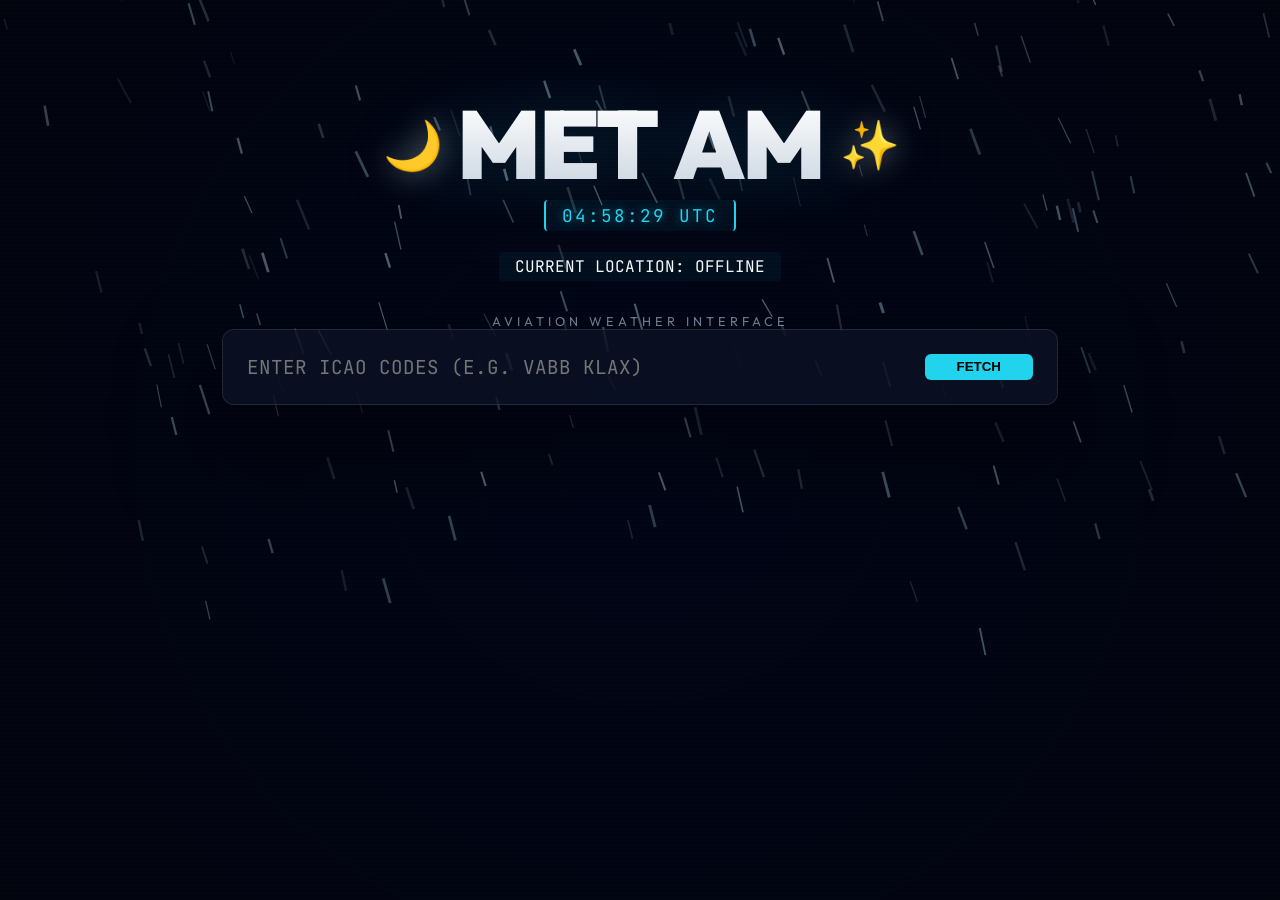
==== templates/index.html @ 6130aeca "Fix cache miss handling for un-synced airports and duplicate ICAO DOM mapping" ====
<!DOCTYPE html>
<html lang="en">
<head>
    <meta charset="UTF-8">
    <meta name="viewport" content="width=device-width, initial-scale=1.0">
    <title>METAM Terminal</title>
    <link href="https://fonts.googleapis.com/css2?family=Inter:wght@300;400;600;800&family=JetBrains+Mono:wght@400;700&display=swap" rel="stylesheet">
    <link rel="stylesheet" href="/static/style.css">
    <link rel="stylesheet" href="https://cdnjs.cloudflare.com/ajax/libs/font-awesome/6.4.0/css/all.min.css">
    <script src="/static/animated-icons.js"></script>
</head>
<body>
    <canvas id="weatherCanvas" class="weather-canvas"></canvas>
    <main class="container">
        <header>
            <div class="header-main-brand" id="brand-container">
                <h1 id="main-title">
                    <span id="title-icon-left" class="brand-icon"></span>
                    <span class="highlight">MET</span>AM
                    <span id="title-icon-right" class="brand-icon"></span>
                </h1>
                <div id="utc-clock" class="utc-clock">--:--:-- UTC</div>
                <div id="location-tag" class="location-tag">Detecting Local Uplink...</div>
            </div>
            <p class="tagline">Aviation Weather Interface</p>
        </header>

        <section class="search-section">
            <div class="search-box">
                <input type="text" id="icao-input" placeholder="Enter ICAO codes (e.g. VABB KLAX)" autocomplete="off">
                <button id="search-btn">FETCH</button>
            </div>
            <div class="progress-container" id="progress-container">
                <div class="progress-bar" id="progress-bar"></div>
            </div>
        </section>

        <section id="results" class="results-container">
            <div class="loader" id="loader"></div>
            <div id="weather-cards" class="cards-grid"></div>
        </section>
    </main>

    <!-- Modal -->
    <div id="stationModal" class="modal-overlay" onclick="if(event.target===this)closeStationModal()">
        <div class="modal-content">
            <span class="close-modal" onclick="closeStationModal()">&times;</span>
            <div id="modal-loading" class="loader" style="margin: 3rem auto;"></div>
            <div id="modal-body" style="display: none;">
                <div class="modal-header">
                    <h2 id="modal-icao">VABB</h2>
                    <p id="modal-name">Mumbai/Shivaji Intl</p>
                    <div class="modal-divider"></div>
                </div>
                
                <div class="modal-grid">
                    <div class="grid-item">
                        <div id="modal-wind-icon-container" style="margin: 0 auto; width: 48px; height: 48px; display: flex; align-items: center; justify-content: center; margin-bottom: 0.5rem; transition: transform 0.5s ease-in-out;"></div>
                        <div class="grid-label">WIND</div>
                        <div class="grid-value" id="modal-wind">270° / 15 KT</div>
                    </div>
                    <div class="grid-item">
                        <i class="fa-solid fa-eye grid-icon"></i>
                        <div class="grid-label">VISIBILITY</div>
                        <div class="grid-value" id="modal-vis">4000m</div>
                    </div>
                    <div class="grid-item">
                        <div id="modal-wx-icon" style="margin: 0 auto; width: 48px; height: 48px; display: flex; align-items: center; justify-content: center; margin-bottom: 0.5rem;"></div>
                        <div class="grid-label">WEATHER</div>
                        <div class="grid-value" id="modal-wx" style="color: var(--accent-yellow);">TSRA</div>
                    </div>
                    <div class="grid-item">
                        <div id="modal-clouds-icon" style="margin: 0 auto; width: 48px; height: 48px; display: flex; align-items: center; justify-content: center; margin-bottom: 0.5rem;"></div>
                        <div class="grid-label">CLOUDS</div>
                        <div class="grid-value" id="modal-clouds">SCT020</div>
                    </div>
                    <div class="grid-item">
                        <i class="fa-solid fa-temperature-half grid-icon"></i>
                        <div class="grid-label">TEMP / DEW</div>
                        <div class="grid-value"><span id="modal-temp" style="color: #ef4444;">30°C</span> <span style="opacity: 0.5;">|</span> <span id="modal-dew" style="color: #3b82f6;">24°C</span></div>
                    </div>
                    <div class="grid-item">
                        <i class="fa-solid fa-gauge grid-icon"></i>
                        <div class="grid-label">ALTIMETER</div>
                        <div class="grid-value" id="modal-altim">Q1012 hPa</div>
                    </div>
                </div>

                <div class="modal-history">
                    <div class="history-label">RECENT REPORTS</div>
                    <div id="modal-history-list" class="history-list"></div>
                </div>
            </div>
        </div>
    </div>

    <script>
        const input = document.getElementById('icao-input');
        const btn = document.getElementById('search-btn');
        const cardsGrid = document.getElementById('weather-cards');
        const loader = document.getElementById('loader');

        // Copy raw text to clipboard
        function copyRawText(btn) {
            const block = btn.closest('.metar-block') || btn.closest('.taf-block');
            if (!block) return;
            const codeEl = block.querySelector('code');
            if (!codeEl) return;
            const rawText = codeEl.textContent.trim();
            navigator.clipboard.writeText(rawText).then(() => {
                btn.innerHTML = '<i class="fa-solid fa-check"></i>';
                btn.style.color = '#22c55e';
                setTimeout(() => {
                    btn.innerHTML = '<i class="fa-regular fa-copy"></i>';
                    btn.style.color = '';
                }, 1500);
            });
        }

        function highlightThreats(metar) {
            const criticalCodes = [
                'TS', 'RA', 'SN', 'FZ', 'WS', 'SQ', 'FC', 'SS', 'DS', 'VA', 'FG', 'BLDU', 'DZ', 'TCU', 'CU', 'CB', 'SHRA', 'MIFG'
            ];
            
            // Remove redundant METAR or TAF prefix at the start (handling any leading tags or spaces)
            const cleanMetar = metar.trim().replace(/^((?:<[^>]+>|\s)*)(METAR|TAF)\s+/, '$1');
            
            const parts = cleanMetar.split(/\s+/);
            if (parts.length <= 1) return cleanMetar;
            
            const stationCode = parts[0];
            const restOfMetar = parts.slice(1).join(' ');
            
            // 1. Highlight Weather Phenomenon (TS, FG, etc.) with optional descriptors
            const phenomRegex = new RegExp(`\\b([+-]?(?:MI|BC|PR|DR|BL|SH|TS|FZ)?(?:${criticalCodes.join('|')}))\\b`, 'g');
            let highlighted = restOfMetar.replace(phenomRegex, (match) => {
                return `<span class="metar-threat">${match}</span>`;
            });
            
            // 2. Highlight Low Visibility (ICAO 4-digit below 1000m)
            const visRegex = /\b(0\d{3})(?![Z])\b/g;
            highlighted = highlighted.replace(visRegex, '<span class="metar-threat">$1</span>');

            // 3. Highlight High/Gusty Winds (e.g., G20KT or speeds 10KT+)
            const windRegex = /\b(\d{3}(?:[1-9]\d)G?\d{0,2}KT)\b/g;
            highlighted = highlighted.replace(windRegex, '<span class="metar-threat">$1</span>');
            
            // Always highlight any wind block with a Gust (G)
            const gustyWindRegex = /\b(\d{5}G\d{2,3}KT)\b/g;
            highlighted = highlighted.replace(gustyWindRegex, '<span class="metar-threat">$1</span>');
            
            // Also catch standalone gusts if they occur
            const gustRegex = /\bG\d{2,3}KT\b/g;
            highlighted = highlighted.replace(gustRegex, '<span class="metar-threat">$1</span>');
            
            // 4. Highlight Low Cloud Base (800 feet and below)
            const cloudRegex = /\b((?:FEW|SCT|BKN|OVC|VV)00[0-8](?:CB|TCU)?)\b/g;
            highlighted = highlighted.replace(cloudRegex, '<span class="metar-threat">$1</span>');
            
            // 5. Highlight any cloud group containing CB or TCU regardless of height
            const convectiveCloudRegex = /\b([A-Z]{3}\d{3}(?:CB|TCU))\b/g;
            highlighted = highlighted.replace(convectiveCloudRegex, '<span class="metar-threat">$1</span>');
            
            return stationCode + ' ' + highlighted;
        }

        function createCardElement(result) {
            const card = document.createElement('div');
            card.className = 'weather-card';
            card.onclick = (e) => {
                const t = e.target;
                if (t.closest('.view-toggle') ||
                    t.closest('.copy-btn') ||
                    t.tagName === 'INPUT' ||
                    t.tagName === 'LABEL' ||
                    t.closest('label')) return;
                openStationModal(result.icao);
            };
            card.style.cursor = 'pointer';

            const metarTime = result.metar_time_ago || '';
            const tafTime = result.taf_time_ago || '';
            const rawMetar = result.raw_metar ? highlightThreats(result.raw_metar) : '_No METAR data available._';
            const rawTaf = result.raw_taf ? highlightThreats(result.raw_taf) : '_No TAF data available._';
            
            let flightCatColor = 'inherit';
            if (result.decoded.flight_category === 'VFR') flightCatColor = '#22c55e';
            else if (result.decoded.flight_category === 'MVFR') flightCatColor = '#3b82f6';
            else if (result.decoded.flight_category === 'IFR') flightCatColor = '#ef4444';
            else if (result.decoded.flight_category === 'LIFR') flightCatColor = '#c084fc';

            card.innerHTML = `
                <div class="card-header">
                    <div class="header-left">
                        <span class="station-id">${result.icao}</span>
                        <span class="airport-name" style="font-size: 0.9rem; color: var(--text-dim); margin-top: 0.2rem;">${result.name}</span>
                        <span class="airport-coords" style="font-size: 0.8rem; color: var(--text-dim); opacity: 0.7; margin-top: 0.1rem; font-family: 'JetBrains Mono', monospace;">${result.coords}</span>
                    </div>
                    <div class="header-center">
                        ${result.sun}
                    </div>
                    <div class="header-right">
                        <div class="view-toggle">
                            <span class="toggle-label raw-label">Raw</span>
                            <label class="switch">
                                <input type="checkbox" onchange="this.closest('.weather-card').classList.toggle('show-decoded')">
                                <span class="slider"></span>
                            </label>
                            <span class="toggle-label decoded-label">Decoded</span>
                        </div>
                    </div>
                </div>
                <div class="card-content">
                    <div class="raw-view">
                        <div class="metar-block">
                            <div class="metar-time-label" style="font-size: 0.8rem; color: var(--text-dim); margin-bottom: 0.3rem; font-family: 'JetBrains Mono', monospace; display: flex; align-items: center; justify-content: space-between;">METAR ${metarTime ? `(${metarTime})` : ''}<button class="copy-btn" onclick="event.stopPropagation(); copyRawText(this)" title="Copy METAR"><i class="fa-regular fa-copy"></i></button></div>
                            <code>${rawMetar}</code>
                        </div>
                        <div class="taf-block" style="margin-top: 0.5rem;">
                            <div class="taf-time-label" style="font-size: 0.8rem; color: var(--text-dim); margin-bottom: 0.3rem; font-family: 'JetBrains Mono', monospace; display: flex; align-items: center; justify-content: space-between;">TAF ${tafTime ? `(${tafTime})` : ''}<button class="copy-btn" onclick="event.stopPropagation(); copyRawText(this)" title="Copy TAF"><i class="fa-regular fa-copy"></i></button></div>
                            <code>${rawTaf}</code>
                        </div>
                    </div>
                    <div class="decoded-view">
                        <p><em>Decoded:</em><br>
                        🔹 <strong>Wind</strong>: ${result.decoded.windStr}<br>
                        🔹 <strong>Visibility</strong>: ${result.decoded.visibility}<br>
                        🔹 <strong>Weather</strong>: ${result.decoded.weather}<br>
                        🔹 <strong>Clouds</strong>: ${result.decoded.clouds}<br>
                        🔹 <strong>Temp</strong>: ${result.decoded.temp} | <strong>Dew</strong>: ${result.decoded.dew}<br>
                        🔹 <strong>Altimeter</strong>: ${result.decoded.altimeter}<br>
                        🔹 <strong>Flight Rules</strong>: <strong style="color: ${flightCatColor};">${result.decoded.flight_category}</strong></p>
                    </div>
                </div>
            `;
            return card;
        }

        // Modal Logic
        function openStationModal(icao) {
            const modal = document.getElementById('stationModal');
            const loader = document.getElementById('modal-loading');
            const body = document.getElementById('modal-body');
            
            modal.style.display = 'flex';
            loader.style.display = 'block';
            body.style.display = 'none';

            fetch(`/api/station?icao=${icao}`)
                .then(res => res.json())
                .then(data => {
                    loader.style.display = 'none';
                    if (data.error) {
                        alert("Could not load details for " + icao);
                        closeStationModal();
                        return;
                    }
                    body.style.display = 'block';
                    
                    document.getElementById('modal-icao').textContent = data.icao;
                    document.getElementById('modal-name').textContent = data.name.toUpperCase();
                    
                    document.getElementById('modal-wind').textContent = data.model.windStr;
                    document.getElementById('modal-vis').textContent = data.model.visibility;
                    
                    const wxText = data.model.weather || '';
                    document.getElementById('modal-wx').textContent = wxText || 'NONE';
                    const wxIcon = document.getElementById('modal-wx-icon');
                    const wxUpper = wxText.toUpperCase();
                    if (wxUpper.includes('TS')) {
                        wxIcon.innerHTML = AnimatedIcons.Thunder;
                    } else if (wxUpper.includes('SN') || wxUpper.includes('SG')) {
                        wxIcon.innerHTML = AnimatedIcons.Snow;
                    } else if (wxUpper.includes('RA') || wxUpper.includes('DZ') || wxUpper.includes('SH')) {
                        if (wxUpper.includes('+')) wxIcon.innerHTML = AnimatedIcons.HeavyRain;
                        else wxIcon.innerHTML = AnimatedIcons.Rain;
                    } else if (wxUpper.includes('FG') || wxUpper.includes('BR') || wxUpper.includes('HZ') || wxUpper.includes('FU') || wxUpper.includes('DU') || wxUpper.includes('VA') || wxUpper.includes('SA')) {
                        wxIcon.innerHTML = AnimatedIcons.Fog;
                    } else if (wxUpper.includes('FC')) {
                        wxIcon.innerHTML = AnimatedIcons.Tornado;
                    } else if (wxUpper === '') {
                        wxIcon.innerHTML = AnimatedIcons.Sun;
                    } else {
                        wxIcon.innerHTML = AnimatedIcons.Cloud;
                    }

                    const cloudsText = data.model.clouds || '';
                    document.getElementById('modal-clouds').textContent = cloudsText || 'CLEAR';
                    const cloudsIcon = document.getElementById('modal-clouds-icon');
                    const cloudsUpper = cloudsText.toUpperCase();
                    cloudsIcon.innerHTML = AnimatedIcons.getCloudOktaSVG(cloudsUpper);
                    document.getElementById('modal-temp').textContent = data.model.temp;
                    document.getElementById('modal-dew').textContent = data.model.dew;
                    document.getElementById('modal-altim').textContent = data.model.altimeter;
                    
                    // Draw and rotate wind barb
                    const windDir = parseInt(data.model.windDir) || 0;
                    const windSpeed = parseInt(data.model.windSpeed) || 0;
                    const windContainer = document.getElementById('modal-wind-icon-container');
                    windContainer.innerHTML = AnimatedIcons.getWindBarbSVG(windSpeed);
                    windContainer.style.transform = `rotate(${windDir}deg)`;

                    const histList = document.getElementById('modal-history-list');
                    histList.innerHTML = '';
                    data.history.forEach(h => {
                        const div = document.createElement('div');
                        div.className = 'history-item';
                        div.innerHTML = highlightThreats(h);
                        histList.appendChild(div);
                    });
                })
                .catch(err => {
                    alert("Error loading station details.");
                    closeStationModal();
                });
        }

        function closeStationModal() {
            document.getElementById('stationModal').style.display = 'none';
        }

        // UTC Clock & Dynamic Title Logic
        let detectedCity = null;
        let detectedCountry = null;

        function updateClockAndIcons() {
            const now = new Date();
            const hours = now.getUTCHours();
            
            // 1. Update UTC Clock
            const utc = now.toISOString().split('T')[1].split('.')[0] + ' UTC';
            document.getElementById('utc-clock').textContent = utc;

            // 2. Update Local Time if location is detected
            if (detectedCity) {
                const localTimeStr = now.toLocaleTimeString([], { hour: '2-digit', minute: '2-digit', second: '2-digit' });
                const tag = document.getElementById('location-tag');
                tag.innerHTML = `<span class="tag-label">CURRENT LOCATION:</span> <span class="tag-data">${detectedCity.toUpperCase()}, ${detectedCountry}</span> <span class="tag-separator">|</span> <span class="tag-label">LOCAL TIME:</span> <span class="tag-data">${localTimeStr}</span>`;
            }

            const iconLeft = document.getElementById('title-icon-left');
            const iconRight = document.getElementById('title-icon-right');

            // Time of day logic
            if (hours >= 5 && hours < 11) {
                iconLeft.textContent = '🌅'; // Sunrise
                iconRight.textContent = '☁️';
            } else if (hours >= 11 && hours < 17) {
                iconLeft.textContent = '☀️'; // Noon
                iconRight.textContent = '🌤️';
            } else if (hours >= 17 && hours < 20) {
                iconLeft.textContent = '🌇'; // Sunset
                iconRight.textContent = '🌆';
            } else {
                iconLeft.textContent = '🌙'; // Night
                iconRight.textContent = '✨';
            }
        }
        setInterval(updateClockAndIcons, 1000);
        updateClockAndIcons();

        // Location & Local Time Detection
        async function detectLocation() {
            const tag = document.getElementById('location-tag');
            
            // Try HTML5 Geolocation first (more accurate, bypasses VPN)
            if (navigator.geolocation) {
                navigator.geolocation.getCurrentPosition(async (position) => {
                    const lat = position.coords.latitude;
                    const lon = position.coords.longitude;
                    try {
                        const resp = await fetch(`https://api.bigdatacloud.net/data/reverse-geocode-client?latitude=${lat}&longitude=${lon}&localityLanguage=en`);
                        const data = await resp.json();
                        const city = data.locality || data.city || data.principalSubdivision || "Unknown";
                        const country = data.countryCode || "??";
                        setupClock(city, country);
                    } catch (err) {
                        fallbackToIP();
                    }
                }, (err) => {
                    // Fallback if user denies or it fails
                    fallbackToIP();
                }, { timeout: 5000 });
            } else {
                fallbackToIP();
            }

            async function fallbackToIP() {
                try {
                    const resp = await fetch('https://ipapi.co/json/');
                    const data = await resp.json();
                    setupClock(data.city, data.country_code);
                } catch (err) {
                    tag.textContent = 'CURRENT LOCATION: OFFLINE';
                }
            }

            function setupClock(city, country) {
                detectedCity = city;
                detectedCountry = country;
                updateClockAndIcons(); // Update immediately with new location
            }
        }
        detectLocation();

        async function fetchWeather() {
            const query = input.value.trim();
            if(!query) return;

            localStorage.setItem('lastStations', query);
            cardsGrid.innerHTML = '';
            
            const progressContainer = document.getElementById('progress-container');
            const progressBar = document.getElementById('progress-bar');
            progressContainer.style.opacity = '1';
            progressBar.style.width = '10%';

            const stations = query.replace(",", " ").split(/\s+/).filter(s => s.trim());
            const queryStr = stations.join(',');
            
            const placeholders = [];
            stations.forEach(station => {
                const stationUpper = station.toUpperCase();
                const placeholder = document.createElement('div');
                placeholder.className = 'weather-card';
                placeholder.innerHTML = `
                    <div class="card-header">
                        <div class="header-left">
                            <span class="station-id">${stationUpper}</span>
                            <span class="airport-name">Connecting...</span>
                        </div>
                    </div>
                    <div style="color: var(--text-dim); font-size: 0.9rem;">Fetching live data from uplink...</div>
                `;
                cardsGrid.appendChild(placeholder);
                placeholders.push({ icao: stationUpper, element: placeholder });
            });

            progressBar.style.width = '50%';

            try {
                const response = await fetch(`/api/weather?stations=${queryStr}`);
                const data = await response.json();
                
                if (data.status === 'success') {
                    let hasThunder = false;
                    let hasRain = false;
                    
                    placeholders.forEach(({ icao, element }) => {
                        const result = data.results[icao];
                        
                        if (result && !result.error) {
                            const realCard = createCardElement(result);
                            element.replaceWith(realCard);
                            
                            const wxRaw = (result.decoded.weather || '').toLowerCase();
                            if (wxRaw.includes('ts')) hasThunder = true;
                            if (wxRaw.includes('ra') || wxRaw.includes('dz') || wxRaw.includes('sh')) hasRain = true;
                        } else {
                            element.innerHTML = `
                                <div class="card-header">
                                    <div class="header-left">
                                        <span class="station-id">${icao}</span>
                                        <span class="airport-name" style="color: #ef4444;">No Data</span>
                                    </div>
                                </div>
                                <div style="color: var(--text-dim); font-size: 0.9rem;">${result ? result.error : 'Data unavailable'}</div>
                            `;
                        }
                    });

                    if (hasThunder) document.body.className = 'weather-thunder';
                    else if (hasRain) document.body.className = 'weather-rain';
                    else document.body.className = '';
                } else {
                    throw new Error(data.message || 'API Error');
                }
            } catch (err) {
                placeholders.forEach(({ icao, element }) => {
                    if (document.body.contains(element)) {
                        element.innerHTML = `
                            <div class="card-header">
                                <div class="header-left">
                                    <span class="station-id">${icao}</span>
                                    <span class="airport-name" style="color: #ef4444;">Uplink Failed</span>
                                </div>
                            </div>
                            <div style="color: var(--text-dim); font-size: 0.9rem;">Unable to retrieve data.</div>
                        `;
                    }
                });
            } finally {
                progressBar.style.width = '100%';
                setTimeout(() => progressContainer.style.opacity = '0', 500);
            }
        }

        btn.addEventListener('click', fetchWeather);
        input.addEventListener('keypress', (e) => { if(e.key === 'Enter') fetchWeather(); });

        // Load saved stations on page load
        const savedStations = localStorage.getItem('lastStations');
        if (savedStations) {
            input.value = savedStations;
            fetchWeather();
        }

        // ==========================================
        // DYNAMIC RAIN & WIND ANIMATION (CANVAS)
        // ==========================================
        const canvas = document.getElementById('weatherCanvas');
        const ctx = canvas.getContext('2d');

        let width, height;
        let particles = [];

        function resize() {
            width = canvas.width = window.innerWidth;
            height = canvas.height = window.innerHeight;
        }

        window.addEventListener('resize', resize);
        resize();

        class Particle {
            constructor() {
                this.reset();
            }

            reset() {
                this.x = Math.random() * width;
                this.y = Math.random() * height - height;
                this.length = Math.random() * 20 + 10;
                this.speed = Math.random() * 15 + 15; // Rain falling speed
                this.wind = Math.random() * 5 + 5; // Wind blowing right
                this.opacity = Math.random() * 0.4 + 0.1;
                this.thickness = Math.random() * 2 + 1;
            }

            update() {
                this.y += this.speed;
                this.x += this.wind; // Apply wind force

                if (this.y > height || this.x > width) {
                    this.reset();
                    this.y = -this.length; // Start from top
                    this.x = Math.random() * width - 200; // Account for wind push
                }
            }

            draw() {
                ctx.beginPath();
                ctx.moveTo(this.x, this.y);
                // Draw line accounting for wind angle
                ctx.lineTo(this.x - (this.wind * this.length/this.speed), this.y - this.length);
                ctx.strokeStyle = `rgba(186, 230, 253, ${this.opacity})`;
                ctx.lineWidth = this.thickness;
                ctx.stroke();
            }
        }

        // Create rain particles
        for (let i = 0; i < 300; i++) {
            particles.push(new Particle());
        }

        function animate() {
            // Clear canvas instead of redrawing background to allow underlying CSS background to show
            ctx.clearRect(0, 0, width, height);

            particles.forEach(p => {
                p.update();
                p.draw();
            });

            requestAnimationFrame(animate);
        }

        animate();
    </script>
</body>
</html>
---- static/style.css ----
/* --- CUTTING-EDGE AVIATION HUD DESIGN SYSTEM --- */
@import url('https://fonts.googleapis.com/css2?family=Outfit:wght@300;400;600;800&family=JetBrains+Mono:wght@400;700&display=swap');

:root {
    --bg-deep: #020617;
    --accent-cyan: #22d3ee;
    --accent-blue: #3b82f6;
    --glass-bg: rgba(15, 23, 42, 0.6);
    --glass-border: rgba(255, 255, 255, 0.1);
    --text-primary: #f8fafc;
    --text-dim: #94a3b8;
}

* { box-sizing: border-box; margin: 0; padding: 0; }

body {
    background: var(--bg-deep);
    color: var(--text-primary);
    font-family: 'Outfit', sans-serif;
    min-height: 100vh;
    display: flex;
    flex-direction: column;
    align-items: center;
    overflow-x: hidden;
    position: relative;
}

/* Atmospheric Vignette & Scanlines */
body::before {
    content: '';
    position: fixed;
    inset: 0;
    background: radial-gradient(circle at center, transparent 0%, rgba(0,0,0,0.4) 100%);
    pointer-events: none;
    z-index: 10;
}

body::after {
    content: '';
    position: fixed;
    inset: 0;
    background: repeating-linear-gradient(0deg, transparent, transparent 2px, rgba(255,255,255,0.01) 2px, rgba(255,255,255,0.01) 4px);
    pointer-events: none;
    z-index: 11;
    opacity: 0.5; /* Slightly dimmed scanlines */
}

/* Live Background Glows */
.background-glow {
    position: fixed;
    inset: 0;
    z-index: -2;
    background: linear-gradient(-45deg, #0f172a, #1e1b4b, #0c4a6e);
    background-size: 400% 400%;
    animation: atmospheric-drift 15s ease infinite;
}

@keyframes rain-velocity {
    from { background-position: 0 -600px; }
    to { background-position: 0 600px; }
}

/* Wind: Atmospheric Particle Flow */
.weather-windy #weather-layer::after {
    content: '';
    position: absolute;
    width: 200%; height: 100%;
    background: radial-gradient(circle, rgba(255,255,255,0.1) 1px, transparent 1px);
    background-size: 300px 200px;
    animation: wind-warp 1.5s linear infinite;
    filter: blur(1px);
}

@keyframes wind-warp {
    from { transform: translateX(-20%) skewX(-20deg); }
    to { transform: translateX(0%) skewX(-20deg); }
}

@keyframes atmospheric-drift {
    0% { background-position: 0% 50%; }
    50% { background-position: 100% 50%; }
    100% { background-position: 0% 50%; }
}

/* Weather Layer Base & Sub-layers */
#weather-layer {
    position: fixed;
    inset: 0;
    z-index: -1;
    pointer-events: none;
    overflow: hidden;
}

#weather-layer > div {
    position: absolute;
    inset: 0;
    opacity: 0;
    transition: opacity 2s ease;
}

/* --- THE WEATHER STATES --- */

/* Clear Sky: Deep Glowing Azure */
.weather-clear .background-glow {
    background: linear-gradient(-45deg, #0369a1, #075985, #0ea5e9);
    background-size: 400% 400%;
}

/* Storm Background: Deep Moody Indigo & Slate */
.weather-thunder .background-glow,
.weather-rain .background-glow {
    background: linear-gradient(-45deg, #0f172a, #020617, #1e1b4b);
    background-size: 400% 400%;
}

/* Lightning animation removed for safety in cockpit */

.weather-thunder .layer-clouds {
    opacity: 0.6;
    background: radial-gradient(circle at 50% 20%, rgba(255,255,255,0.2), transparent 85%);
    animation: cloud-roll 15s linear infinite;
}

@keyframes cloud-roll {
    from { transform: translateX(-15%) scale(1); }
    to { transform: translateX(15%) scale(1.1); }
}

/* Rain: Heavy HUD Streaks (Active in both Rain and Thunder states) */
.weather-rain .layer-rain-far,
.weather-thunder .layer-rain-far {
    opacity: 0.4;
    background-image: linear-gradient(170deg, transparent, var(--accent-cyan), transparent);
    background-size: 15px 500px;
    animation: rain-fall-far 0.8s linear infinite;
}

.weather-rain .layer-rain-near,
.weather-thunder .layer-rain-near {
    opacity: 0.6;
    background-image: linear-gradient(170deg, transparent, #fff, transparent);
    background-size: 20px 800px;
    animation: rain-fall-near 0.4s linear infinite;
}

@keyframes rain-fall-far {
    from { background-position: 0 -1000px; }
    to { background-position: 100px 1000px; }
}

@keyframes rain-fall-near {
    from { background-position: 0 -1600px; }
    to { background-position: 150px 1600px; }
}

/* Wind: Atmospheric Particle Flow */
.weather-windy #weather-layer::after {
    content: '';
    position: absolute;
    width: 200%; height: 100%;
    background: radial-gradient(circle, rgba(255,255,255,0.1) 1px, transparent 1px);
    background-size: 300px 200px;
    animation: wind-warp 1.5s linear infinite;
    filter: blur(1px);
    opacity: 0.5;
}

@keyframes wind-warp {
    from { transform: translateX(-20%) skewX(-20deg); }
    to { transform: translateX(0%) skewX(-20deg); }
}

/* --- THE UI COMPONENTS --- */

.container {
    width: 100%;
    max-width: 900px;
    padding: 6rem 2rem;
    z-index: 20;
}

.header-main-brand {
    display: flex;
    flex-direction: column;
    align-items: center;
    gap: 0.5rem;
    margin-bottom: 2rem;
}

h1 {
    font-size: 6rem;
    font-weight: 900;
    text-transform: uppercase;
    letter-spacing: -2px;
    margin: 0;
    line-height: 1;
    background: linear-gradient(180deg, #ffffff 0%, #cbd5e1 100%);
    -webkit-background-clip: text;
    background-clip: text;
    -webkit-text-fill-color: transparent;
    filter: drop-shadow(0 0 30px rgba(34, 211, 238, 0.15));
    font-family: 'Outfit', sans-serif;
    display: flex;
    align-items: center;
    gap: 1rem;
}

.brand-icon {
    font-size: 3rem;
    filter: drop-shadow(0 0 15px rgba(255,255,255,0.4));
    -webkit-text-fill-color: initial;
    background: none;
}

.utc-clock {
    font-family: 'JetBrains Mono', monospace;
    font-size: 1.1rem;
    color: var(--accent-cyan);
    letter-spacing: 2px;
    background: rgba(34, 211, 238, 0.05);
    padding: 4px 16px;
    border-radius: 4px;
    border-left: 2px solid var(--accent-cyan);
    border-right: 2px solid var(--accent-cyan);
    text-shadow: 0 0 10px rgba(34, 211, 238, 0.5);
}

.location-tag {
    font-family: 'JetBrains Mono', monospace;
    margin-top: 0.8rem;
    background: rgba(34, 211, 238, 0.05);
    padding: 4px 16px;
    border-radius: 4px;
    display: flex;
    align-items: center;
    gap: 0.8rem;
}

.tag-label {
    font-size: 0.65rem;
    color: var(--text-dim);
    letter-spacing: 1px;
    font-weight: 400;
}

.tag-data {
    font-size: 0.9rem;
    color: var(--accent-cyan);
    font-weight: 800;
    text-shadow: 0 0 15px rgba(34, 211, 238, 0.4);
    text-transform: uppercase;
}

.tag-separator {
    color: var(--glass-border);
    margin: 0 0.5rem;
}

/* Weather-Reactive Title Overlays (Animations Removed as requested) */
.weather-rain #main-title::after {
    display: none;
}

.weather-thunder #main-title {
    animation: none;
}

@keyframes title-glitch {
    0%, 90%, 95%, 100% { transform: translate(0); filter: brightness(1); }
    91%, 93% { transform: translate(2px, -1px); filter: brightness(2) contrast(1.5); }
}

.tagline {
    text-align: center;
    text-transform: uppercase;
    letter-spacing: 4px;
    font-size: 0.8rem;
    color: var(--text-dim);
    margin-top: 1rem;
    opacity: 0.8;
}

.search-box {
    background: var(--glass-bg);
    border: 1px solid var(--glass-border);
    border-radius: 12px;
    padding: 1.5rem;
    -webkit-backdrop-filter: blur(40px);
    backdrop-filter: blur(40px);
    display: flex;
    gap: 1rem;
    box-shadow: 0 50px 100px rgba(0,0,0,0.5);
    transition: all 0.4s ease;
    margin-bottom: 0.5rem;
}

.progress-container {
    width: 100%;
    height: 4px;
    background: rgba(255,255,255,0.05);
    border-radius: 2px;
    overflow: hidden;
    opacity: 0;
    transition: opacity 0.3s ease;
}

.progress-bar {
    height: 100%;
    width: 0;
    background: var(--accent-cyan);
    box-shadow: 0 0 10px var(--accent-cyan);
    transition: width 0.4s cubic-bezier(0.4, 0, 0.2, 1);
}

input {
    flex: 1;
    background: transparent;
    border: none;
    color: #fff;
    font-size: 1.2rem;
    font-family: 'JetBrains Mono', monospace;
    outline: none;
    text-transform: uppercase;
}

button {
    background: var(--accent-cyan);
    color: #000;
    border: none;
    padding: 0 2rem;
    border-radius: 6px;
    font-weight: 800;
    cursor: pointer;
    transition: all 0.3s ease;
}

button:hover {
    transform: scale(1.05);
    box-shadow: 0 0 20px var(--accent-cyan);
}

.cards-grid {
    display: grid;
    grid-template-columns: repeat(auto-fit, minmax(400px, 1fr));
    gap: 4rem; /* More space between cards */
    margin-top: 4rem;
    width: 100%;
}

.weather-card {
    background: linear-gradient(135deg, rgba(15, 23, 42, 0.8), rgba(30, 41, 59, 0.6));
    border: 1px solid var(--glass-border);
    border-radius: 20px;
    padding: 2.5rem;
    -webkit-backdrop-filter: blur(50px);
    backdrop-filter: blur(50px);
    box-shadow: 0 30px 60px rgba(0,0,0,0.4), inset 0 0 20px rgba(255,255,255,0.05);
    transition: transform 0.3s cubic-bezier(0.4, 0, 0.2, 1), border-color 0.3s ease, box-shadow 0.3s ease;
    position: relative;
    overflow: hidden;
}

.weather-card:hover {
    transform: translateY(-5px) scale(1.01);
    border-color: var(--accent-cyan);
    box-shadow: 0 40px 80px rgba(0,0,0,0.5), 0 0 30px rgba(34, 211, 238, 0.15);
}

.card-header {
    display: grid;
    grid-template-columns: 1fr auto 1fr;
    align-items: center;
    width: 100%;
    margin-bottom: 1.5rem;
    padding-bottom: 1rem;
    position: relative;
}

.header-left {
    display: flex;
    flex-direction: column;
    align-items: flex-start;
}

.name-coords-row {
    display: flex;
    gap: 0.5rem;
    align-items: center;
    font-size: 0.85rem;
    color: var(--text-dim);
    margin-top: 0.2rem;
}

.header-center {
    justify-self: center;
    font-family: 'JetBrains Mono', monospace;
    font-size: 0.85rem;
    color: var(--accent-cyan);
}

.header-right {
    justify-self: end;
}

.card-header::after {
    content: '';
    position: absolute;
    bottom: 0;
    left: 0;
    width: 100%;
    height: 1px;
    background: linear-gradient(to right, var(--accent-cyan), transparent);
    opacity: 0.4;
}

.station-id {
    font-size: 2.5rem;
    font-weight: 800;
    font-family: 'JetBrains Mono', monospace;
    color: #fff;
    text-shadow: 0 0 30px rgba(34, 211, 238, 0.6), 0 0 60px rgba(34, 211, 238, 0.2);
}

.station-block {
    display: flex;
    flex-direction: column;
    align-items: flex-start;
}

.airport-name {
    font-size: 0.9rem;
    color: var(--text-dim);
    font-weight: 400;
    margin-top: 0.2rem;
}

.header-main {
    display: flex;
    flex-direction: row;
    align-items: center;
    gap: 1.5rem;
    flex-wrap: wrap;
}

.station-meta {
    font-family: 'JetBrains Mono', monospace;
    font-size: 0.85rem;
    color: var(--text-dim);
    letter-spacing: 0.5px;
    background: rgba(255,255,255,0.05);
    padding: 6px 12px;
    border-radius: 6px;
    border: 1px solid var(--glass-border);
}

.separator {
    color: var(--accent-cyan);
    opacity: 0.5;
    margin: 0 0.5rem;
}

/* --- TOGGLE SWITCH --- */
.view-toggle {
    display: flex;
    align-items: center;
    gap: 0.8rem;
    margin-left: auto;
}

.toggle-label {
    font-size: 0.7rem;
    font-weight: 800;
    color: var(--text-dim);
    text-transform: uppercase;
    letter-spacing: 1px;
}

.switch {
    position: relative;
    display: inline-block;
    width: 40px;
    height: 20px;
}

.switch input { opacity: 0; width: 0; height: 0; }

.slider {
    position: absolute;
    cursor: pointer;
    inset: 0;
    background-color: var(--glass-border);
    transition: .4s;
    border-radius: 34px;
}

.slider:before {
    position: absolute;
    content: "";
    height: 14px;
    width: 14px;
    left: 3px;
    bottom: 3px;
    background-color: white;
    transition: .4s;
    border-radius: 50%;
}

input:checked + .slider { background-color: var(--accent-cyan); }
input:checked + .slider:before { transform: translateX(20px); }

/* Visibility Control */
.decoded-view { display: none; }
.show-decoded .decoded-view { display: block; }
.show-decoded .raw-label { color: var(--text-dim); }
.show-decoded .decoded-label { color: var(--accent-cyan); }
.raw-label { color: var(--accent-cyan); }

.status-badge {
    background: rgba(34, 211, 238, 0.1);
    color: var(--accent-cyan);
    padding: 4px 12px;
    border-radius: 100px;
    font-size: 0.75rem;
    font-weight: 800;
    border: 1px solid var(--accent-cyan);
}

.raw-view code, .raw-view em {
    font-size: 1rem;
    font-family: 'JetBrains Mono', monospace;
    font-style: normal;
    display: block;
    line-height: 1.5;
}

.raw-view em {
    color: var(--text-dim);
}

.card-content strong {
    color: var(--accent-cyan);
    font-size: 0.9rem;
    text-transform: uppercase;
    letter-spacing: 1px;
}

@keyframes slideUp { from { opacity: 0; transform: translateY(40px); } to { opacity: 1; transform: translateY(0); } }

.metar-threat {
    color: #fbbf24; /* Amber Warning */
    text-decoration: underline;
    text-decoration-thickness: 2px;
    font-weight: 800;
    text-shadow: 0 0 10px rgba(251, 191, 36, 0.4);
    animation: threat-pulse 2s infinite;
}

@keyframes threat-pulse {
    0%, 100% { opacity: 1; }
    50% { opacity: 0.7; }
}

/* --- RESPONSIVE DESIGN --- */

@media (max-width: 768px) {
    h1 {
        font-size: 3.5rem;
    }
    .brand-icon {
        font-size: 2rem;
    }
    .container {
        padding: 3rem 1rem;
    }
    .cards-grid {
        grid-template-columns: 1fr;
        gap: 2rem;
    }
    .card-header {
        grid-template-columns: 1fr;
        gap: 1rem;
    }
    .header-center {
        justify-self: start;
    }
    .header-right {
        justify-self: start;
    }
}

@media (max-width: 480px) {
    h1 {
        font-size: 2.5rem;
    }
    .utc-clock, .location-tag {
        font-size: 0.8rem;
    }
    .tag-data {
        font-size: 0.75rem;
    }
    .search-box {
        flex-direction: column;
    }
    button {
        padding: 1rem;
    }
}

.metar-threat {
    text-decoration: none !important;
    font-weight: 800;
    color: #eab308 !important;
}

/* Copy Button */
.copy-btn {
    background: none;
    border: 1px solid rgba(56, 189, 248, 0.3);
    color: var(--text-dim);
    cursor: pointer;
    font-size: 0.85rem;
    padding: 0.2rem 0.5rem;
    border-radius: 6px;
    transition: all 0.2s ease;
    display: inline-flex;
    align-items: center;
    gap: 0.3rem;
}

.copy-btn:hover {
    color: var(--accent-cyan);
    border-color: var(--accent-cyan);
    background: rgba(56, 189, 248, 0.1);
}

/* Modal Styles */
.modal-overlay {
    position: fixed;
    top: 0;
    left: 0;
    width: 100%;
    height: 100%;
    background: rgba(15, 23, 42, 0.8);
    backdrop-filter: blur(8px);
    z-index: 1000;
    display: none;
    justify-content: center;
    align-items: center;
    animation: fadeIn 0.3s ease;
}

.modal-content {
    background: rgba(30, 41, 59, 0.85);
    border: 1px solid rgba(56, 189, 248, 0.3);
    border-radius: 16px;
    padding: 2rem 2.5rem;
    width: 96%;
    max-width: 900px;
    overflow-y: hidden;
    position: relative;
    box-shadow: 0 25px 50px -12px rgba(0, 0, 0, 0.5), 0 0 40px rgba(56, 189, 248, 0.1);
}

.close-modal {
    position: absolute;
    top: 0.8rem;
    right: 1.2rem;
    font-size: 1.8rem;
    color: var(--text-dim);
    cursor: pointer;
    transition: color 0.3s;
    z-index: 10;
}

.close-modal:hover {
    color: var(--accent-cyan);
}

.modal-header {
    text-align: center;
    margin-bottom: 0.6rem;
}

#modal-icao {
    font-size: 3rem;
    font-weight: 800;
    font-family: 'JetBrains Mono', monospace;
    color: var(--accent-cyan);
    margin: 0;
    text-shadow: 0 0 20px rgba(56, 189, 248, 0.5);
}

#modal-name {
    font-size: 1rem;
    color: var(--text-dim);
    margin: 0.3rem 0 0 0;
    letter-spacing: 2px;
}

.modal-divider {
    height: 1px;
    background: linear-gradient(to right, transparent, var(--accent-cyan), transparent);
    margin: 0.8rem 0;
    opacity: 0.5;
}

.modal-grid {
    display: grid;
    grid-template-columns: repeat(3, 1fr);
    gap: 1rem;
    margin-bottom: 1.2rem;
}

.grid-item {
    display: flex;
    flex-direction: column;
    align-items: center;
    background: rgba(15, 23, 42, 0.5);
    padding: 1.2rem 0.8rem;
    border-radius: 12px;
    border: 1px solid rgba(255, 255, 255, 0.05);
    transition: transform 0.2s, background 0.3s;
}

.grid-item:hover {
    transform: translateY(-2px);
    background: rgba(15, 23, 42, 0.8);
    border-color: rgba(56, 189, 248, 0.3);
}

.grid-icon {
    font-size: 2rem;
    color: var(--accent-cyan);
    margin-bottom: 0.5rem;
    text-shadow: 0 0 15px rgba(56, 189, 248, 0.4);
    transition: transform 0.3s ease;
}

.grid-label {
    font-size: 0.8rem;
    color: var(--text-dim);
    letter-spacing: 1.5px;
    margin-bottom: 0.4rem;
}

.grid-value {
    font-size: 1.3rem;
    font-weight: 700;
    font-family: 'JetBrains Mono', monospace;
    text-align: center;
}

.modal-history {
    background: rgba(0, 0, 0, 0.3);
    padding: 1rem 1.2rem;
    border-radius: 12px;
}

.history-label {
    font-size: 0.9rem;
    color: var(--text-dim);
    margin-bottom: 0.5rem;
    letter-spacing: 1.5px;
    text-align: center;
}

.history-item {
    font-family: 'JetBrains Mono', monospace;
    font-size: 0.85rem;
    line-height: 1.5;
    padding: 0.5rem 0;
    border-bottom: 1px dashed rgba(255, 255, 255, 0.1);
    word-break: break-all;
}

.history-item:last-child {
    border-bottom: none;
}

@keyframes fadeIn {
    from { opacity: 0; }
    to { opacity: 1; }
}

@media (max-width: 600px) {
    .modal-grid {
        grid-template-columns: repeat(2, 1fr);
    }
}

/* Background Animation Canvas */
.weather-canvas {
    position: fixed;
    top: 0;
    left: 0;
    width: 100%;
    height: 100%;
    pointer-events: none;
    z-index: -1;
}
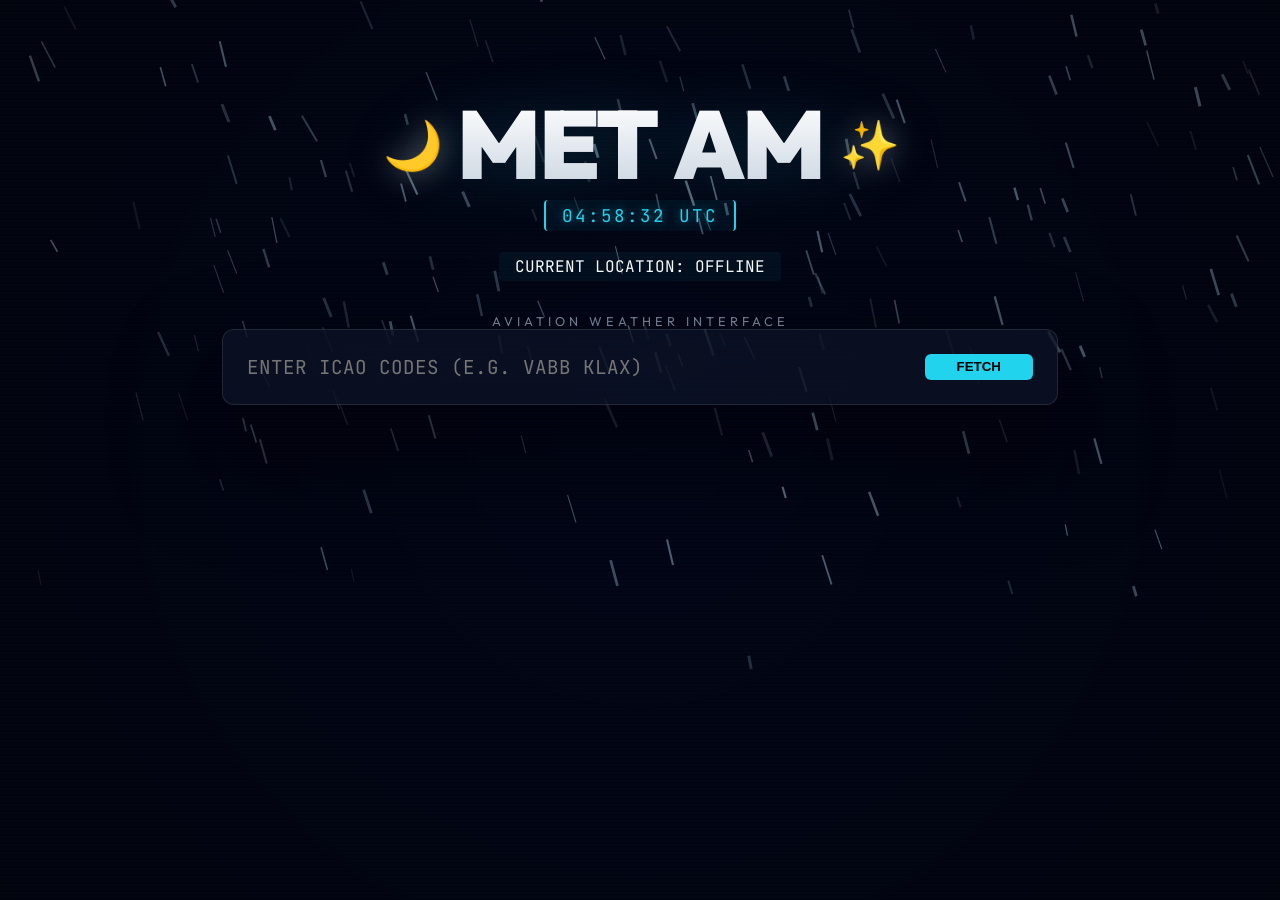
==== commit 59b7caf5: "Update frontend UI to explicitly separate IATA code and render it next to the FMS coordinates" ====
--- a/templates/index.html
+++ b/templates/index.html
@@ -183,6 +183,14 @@
             const rawMetar = result.raw_metar ? highlightThreats(result.raw_metar) : '_No METAR data available._';
             const rawTaf = result.raw_taf ? highlightThreats(result.raw_taf) : '_No TAF data available._';
             
+            let displayName = result.name || "Unknown Station";
+            let iataCode = "";
+            const iataMatch = displayName.match(/\(([A-Z0-9]+)\)$/);
+            if (iataMatch) {
+                iataCode = iataMatch[1];
+                displayName = displayName.replace(/\([A-Z0-9]+\)$/, '').trim();
+            }
+
             let flightCatColor = 'inherit';
             if (result.decoded.flight_category === 'VFR') flightCatColor = '#22c55e';
             else if (result.decoded.flight_category === 'MVFR') flightCatColor = '#3b82f6';
@@ -193,8 +201,11 @@
                 <div class="card-header">
                     <div class="header-left">
                         <span class="station-id">${result.icao}</span>
-                        <span class="airport-name" style="font-size: 0.9rem; color: var(--text-dim); margin-top: 0.2rem;">${result.name}</span>
-                        <span class="airport-coords" style="font-size: 0.8rem; color: var(--text-dim); opacity: 0.7; margin-top: 0.1rem; font-family: 'JetBrains Mono', monospace;">${result.coords}</span>
+                        <span class="airport-name" style="font-size: 0.9rem; color: var(--text-dim); margin-top: 0.2rem;">${displayName}</span>
+                        <div style="display: flex; align-items: center; gap: 0.5rem; margin-top: 0.1rem;">
+                            ${iataCode ? `<span style="font-size: 0.8rem; font-weight: bold; color: var(--text-dim);">${iataCode}</span>` : ''}
+                            <span class="airport-coords" style="font-size: 0.8rem; color: var(--text-dim); opacity: 0.7; font-family: 'JetBrains Mono', monospace;">${result.coords}</span>
+                        </div>
                     </div>
                     <div class="header-center">
                         ${result.sun}
@@ -415,7 +426,8 @@
             progressContainer.style.opacity = '1';
             progressBar.style.width = '10%';
 
-            const stations = query.replace(",", " ").split(/\s+/).filter(s => s.trim());
+            let rawStations = query.replace(",", " ").split(/\s+/).filter(s => s.trim());
+            const stations = [...new Set(rawStations.map(s => s.toUpperCase()))];
             const queryStr = stations.join(',');
             
             const placeholders = [];
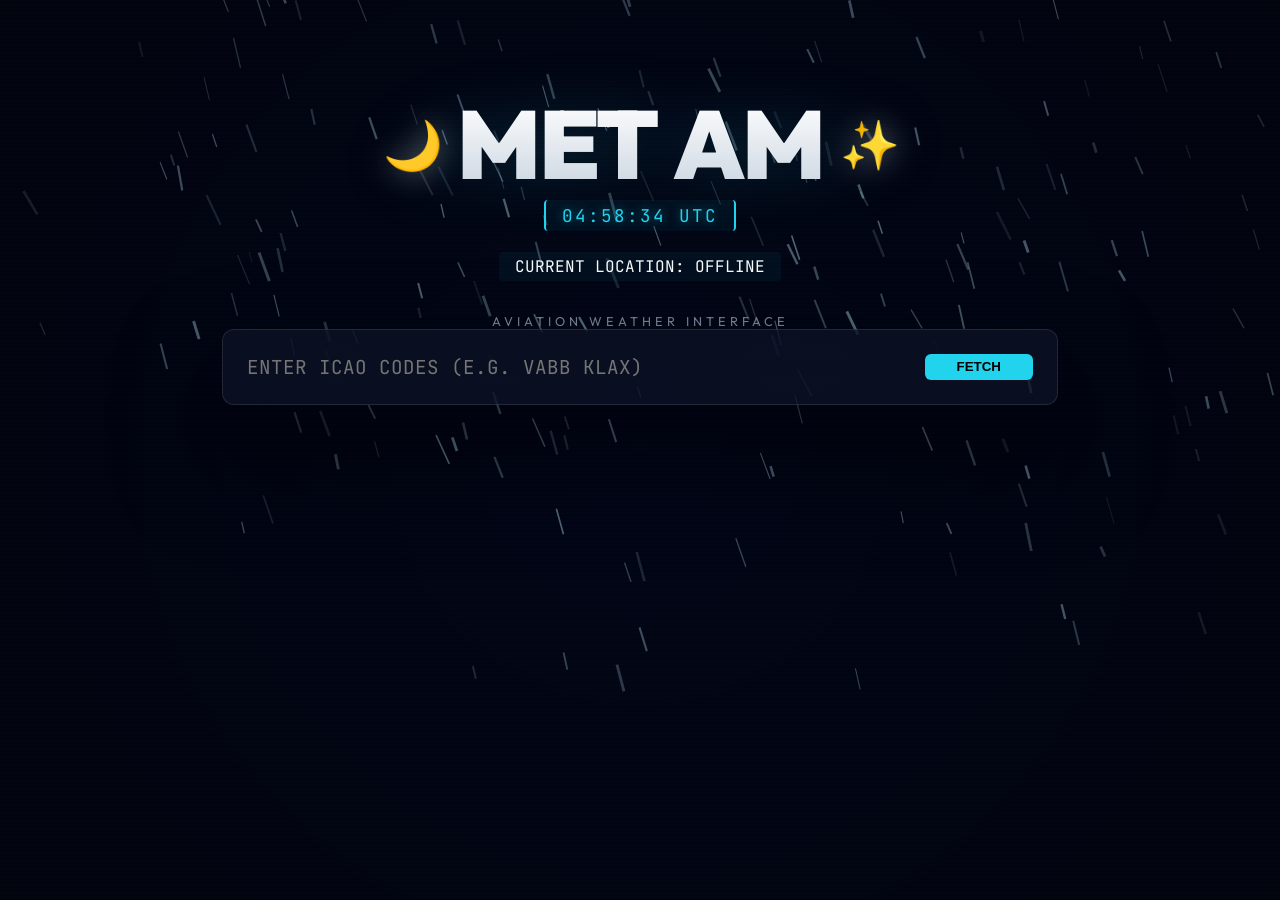
==== commit 02f3d5f9: "Implement custom in-house decoder for full ICAO/FAA METAR and TAF parsing" ====
--- a/templates/index.html
+++ b/templates/index.html
@@ -233,14 +233,40 @@
                         </div>
                     </div>
                     <div class="decoded-view">
-                        <p><em>Decoded:</em><br>
-                        🔹 <strong>Wind</strong>: ${result.decoded.windStr}<br>
-                        🔹 <strong>Visibility</strong>: ${result.decoded.visibility}<br>
-                        🔹 <strong>Weather</strong>: ${result.decoded.weather}<br>
-                        🔹 <strong>Clouds</strong>: ${result.decoded.clouds}<br>
-                        🔹 <strong>Temp</strong>: ${result.decoded.temp} | <strong>Dew</strong>: ${result.decoded.dew}<br>
-                        🔹 <strong>Altimeter</strong>: ${result.decoded.altimeter}<br>
-                        🔹 <strong>Flight Rules</strong>: <strong style="color: ${flightCatColor};">${result.decoded.flight_category}</strong></p>
+                        ${result.decoded_metar ? `
+                        <div class="decoded-metar">
+                            <div style="font-size: 0.8rem; color: var(--text-dim); margin-bottom: 0.3rem; font-family: 'JetBrains Mono', monospace; font-weight: bold; display: flex; align-items: center; justify-content: space-between;">METAR DECODED</div>
+                            🔹 <strong>Wind</strong>: ${result.decoded_metar.wind || 'N/A'}<br>
+                            🔹 <strong>Visibility</strong>: ${result.decoded_metar.visibility || 'N/A'}<br>
+                            🔹 <strong>Weather</strong>: ${result.decoded_metar.weather || 'NONE'}<br>
+                            🔹 <strong>Clouds</strong>: ${result.decoded_metar.clouds || 'CLEAR'}<br>
+                            🔹 <strong>Temp</strong>: ${result.decoded_metar.temp || 'N/A'} | <strong>Dew</strong>: ${result.decoded_metar.dew || 'N/A'}<br>
+                            🔹 <strong>Altimeter</strong>: ${result.decoded_metar.altimeter || 'N/A'}<br>
+                            🔹 <strong>Flight Rules</strong>: <strong style="color: ${flightCatColor};">${result.decoded_metar.flight_rules || 'N/A'}</strong>
+                        </div>` : '<p><em>No METAR decode available.</em></p>'}
+
+                        ${result.decoded_taf ? `
+                        <div class="decoded-taf" style="margin-top: 1rem; padding-top: 0.8rem; border-top: 1px solid rgba(255,255,255,0.1);">
+                            <div style="font-size: 0.8rem; color: var(--text-dim); margin-bottom: 0.5rem; font-family: 'JetBrains Mono', monospace; font-weight: bold; display: flex; align-items: center; justify-content: space-between;">TAF FORECAST PERIODS</div>
+                            <div style="margin-bottom: 0.8rem;">
+                                <strong>⏳ Initial Forecast (${result.decoded_taf.initial.period || 'N/A'}):</strong><br>
+                                <div style="padding-left: 1rem; font-size: 0.9rem; margin-top: 0.2rem; line-height: 1.4;">
+                                    Wind: ${result.decoded_taf.initial.wind || 'N/A'} | Vis: ${result.decoded_taf.initial.visibility || 'N/A'}<br>
+                                    Wx: ${result.decoded_taf.initial.weather || 'None'} | Clouds: ${result.decoded_taf.initial.clouds || 'Clear'}
+                                </div>
+                            </div>
+                            ${result.decoded_taf.changes.map(chg => `
+                            <div style="margin-bottom: 0.8rem;">
+                                <strong>⏳ ${chg.type} (${chg.period || 'N/A'}):</strong><br>
+                                <div style="padding-left: 1rem; font-size: 0.9rem; margin-top: 0.2rem; line-height: 1.4;">
+                                    ${chg.wind !== 'N/A' ? `Wind: ${chg.wind}<br>` : ''}
+                                    ${chg.visibility !== 'N/A' ? `Vis: ${chg.visibility}<br>` : ''}
+                                    ${chg.weather !== 'None' ? `Wx: ${chg.weather}<br>` : ''}
+                                    ${chg.clouds !== 'Clear' ? `Clouds: ${chg.clouds}` : ''}
+                                </div>
+                            </div>
+                            `).join('')}
+                        </div>` : '<div style="margin-top: 1rem; padding-top: 0.8rem; border-top: 1px solid rgba(255,255,255,0.1);"><p><em>No TAF forecast available.</em></p></div>'}
                     </div>
                 </div>
             `;
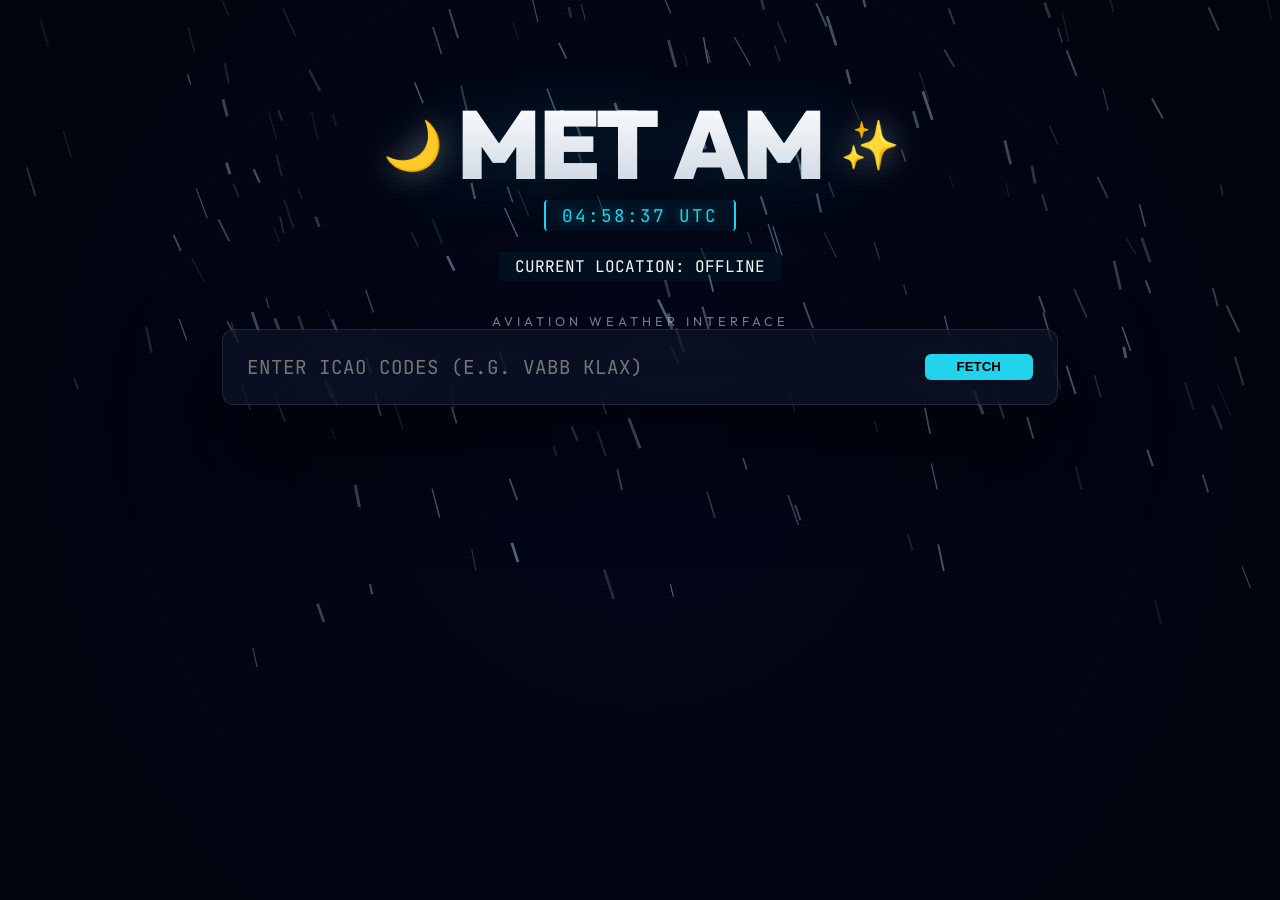
==== commit fc83f189: "Fix decoder VAPO bug and add visual spacing between raw and decoded data" ====
--- a/templates/index.html
+++ b/templates/index.html
@@ -233,6 +233,8 @@
                         </div>
                     </div>
                     <div class="decoded-view">
+                        <br />
+                        <div style="margin-top: 1rem; padding-top: 1rem; border-top: 1px solid rgba(255,255,255,0.1);"></div>
                         ${result.decoded_metar ? `
                         <div class="decoded-metar">
                             <div style="font-size: 0.8rem; color: var(--text-dim); margin-bottom: 0.3rem; font-family: 'JetBrains Mono', monospace; font-weight: bold; display: flex; align-items: center; justify-content: space-between;">METAR DECODED</div>
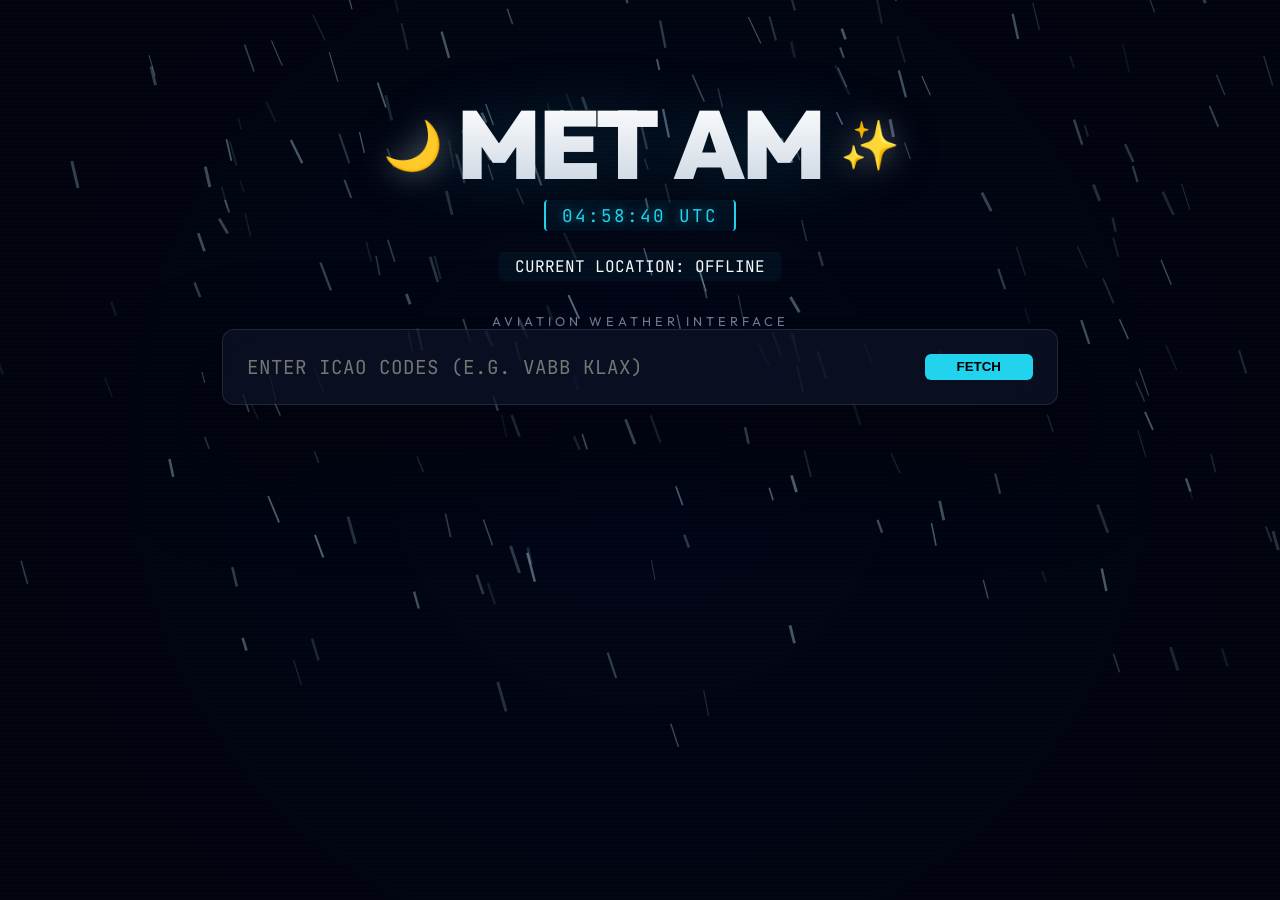
==== commit 247ed1dd: "Add explicit line spaces between raw and decoded views for screen readers" ====
--- a/templates/index.html
+++ b/templates/index.html
@@ -233,7 +233,7 @@
                         </div>
                     </div>
                     <div class="decoded-view">
-                        <br />
+                        <br><br><br>
                         <div style="margin-top: 1rem; padding-top: 1rem; border-top: 1px solid rgba(255,255,255,0.1);"></div>
                         ${result.decoded_metar ? `
                         <div class="decoded-metar">
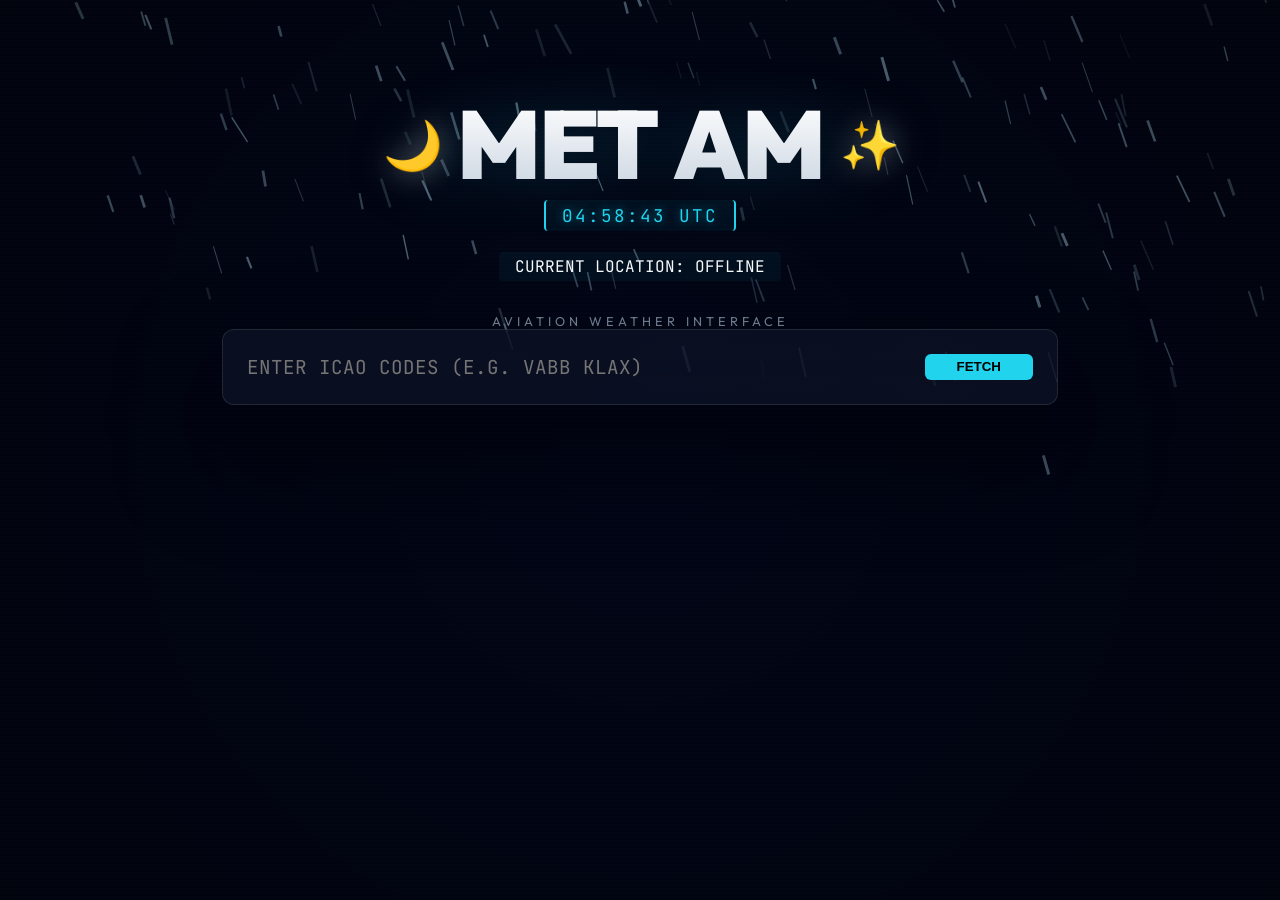
==== commit 58fee02e: "Reduce spacing between raw and decoded views" ====
--- a/templates/index.html
+++ b/templates/index.html
@@ -233,7 +233,7 @@
                         </div>
                     </div>
                     <div class="decoded-view">
-                        <br><br><br>
+                        <br><br>
                         <div style="margin-top: 1rem; padding-top: 1rem; border-top: 1px solid rgba(255,255,255,0.1);"></div>
                         ${result.decoded_metar ? `
                         <div class="decoded-metar">
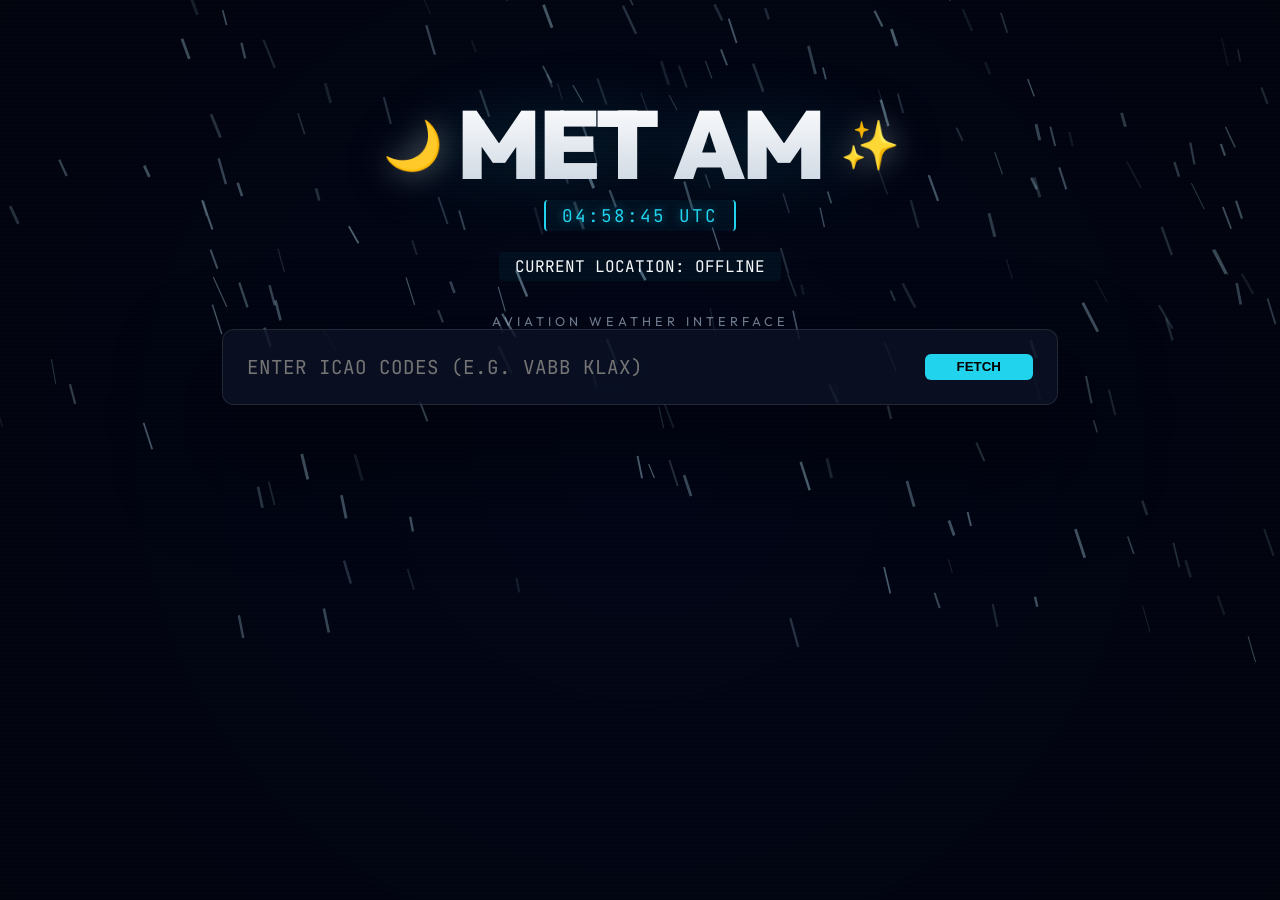
==== commit 6d3fc596: "Clean up unused files and reduce spacing between TAF and METAR" ====
--- a/templates/index.html
+++ b/templates/index.html
@@ -233,8 +233,7 @@
                         </div>
                     </div>
                     <div class="decoded-view">
-                        <br><br>
-                        <div style="margin-top: 1rem; padding-top: 1rem; border-top: 1px solid rgba(255,255,255,0.1);"></div>
+                        <div style="margin-top: 0.5rem; padding-top: 0.5rem; border-top: 1px solid rgba(255,255,255,0.1);"></div>
                         ${result.decoded_metar ? `
                         <div class="decoded-metar">
                             <div style="font-size: 0.8rem; color: var(--text-dim); margin-bottom: 0.3rem; font-family: 'JetBrains Mono', monospace; font-weight: bold; display: flex; align-items: center; justify-content: space-between;">METAR DECODED</div>
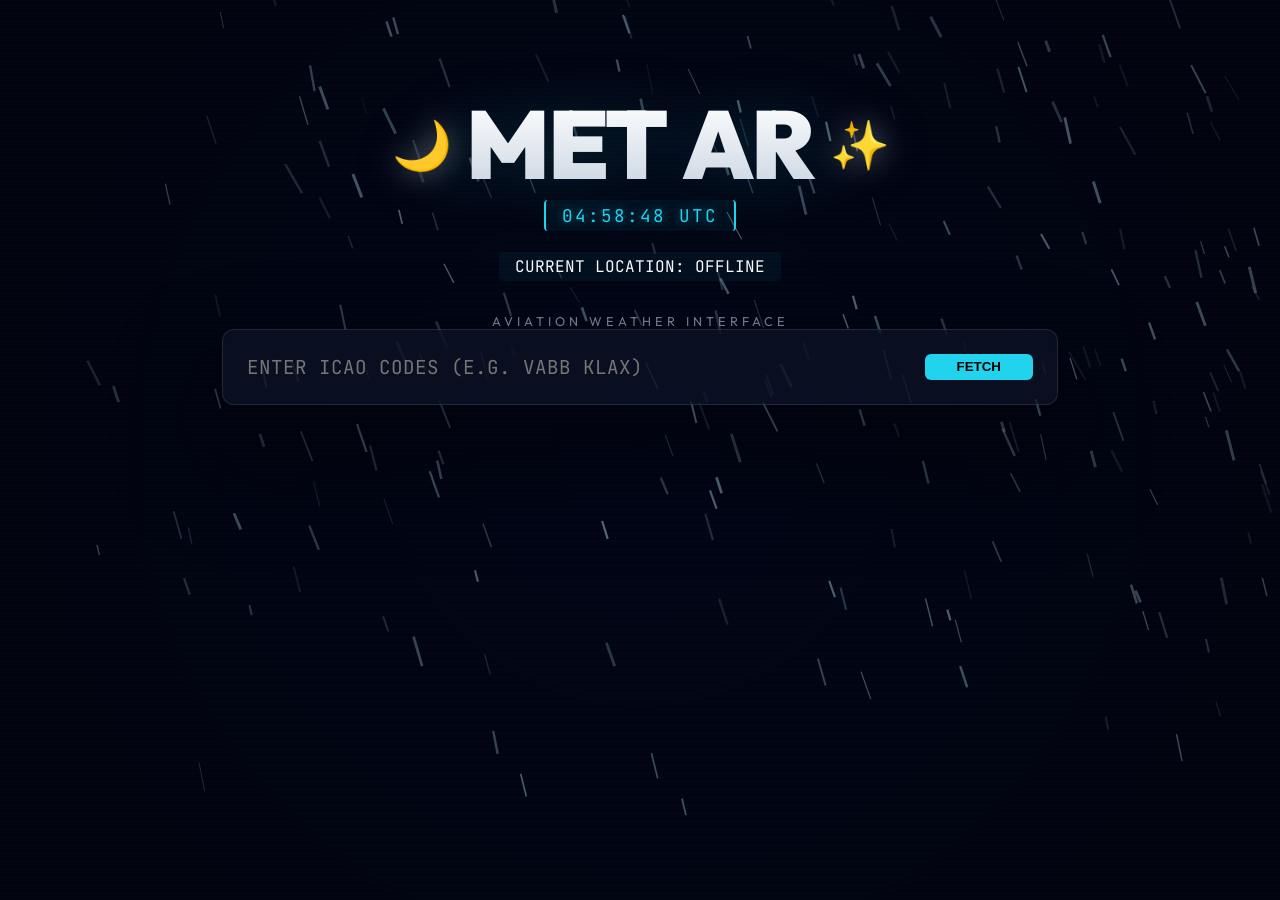
==== commit dcc17d78: "feat: untrack local env/cache, add Dockerfile & start script, and optimize weather engine/database l" ====
--- a/templates/index.html
+++ b/templates/index.html
@@ -3,7 +3,7 @@
 <head>
     <meta charset="UTF-8">
     <meta name="viewport" content="width=device-width, initial-scale=1.0">
-    <title>METAM Terminal</title>
+    <title>METAR Terminal</title>
     <link href="https://fonts.googleapis.com/css2?family=Inter:wght@300;400;600;800&family=JetBrains+Mono:wght@400;700&display=swap" rel="stylesheet">
     <link rel="stylesheet" href="/static/style.css">
     <link rel="stylesheet" href="https://cdnjs.cloudflare.com/ajax/libs/font-awesome/6.4.0/css/all.min.css">
@@ -16,7 +16,7 @@
             <div class="header-main-brand" id="brand-container">
                 <h1 id="main-title">
                     <span id="title-icon-left" class="brand-icon"></span>
-                    <span class="highlight">MET</span>AM
+                    <span class="highlight">MET</span>AR
                     <span id="title-icon-right" class="brand-icon"></span>
                 </h1>
                 <div id="utc-clock" class="utc-clock">--:--:-- UTC</div>
@@ -100,6 +100,17 @@
         const cardsGrid = document.getElementById('weather-cards');
         const loader = document.getElementById('loader');
 
+        // Escape text that originates from external weather feeds / station names
+        // before it is placed into innerHTML, to prevent DOM-based XSS.
+        function esc(value) {
+            return String(value == null ? '' : value)
+                .replace(/&/g, '&amp;')
+                .replace(/</g, '&lt;')
+                .replace(/>/g, '&gt;')
+                .replace(/"/g, '&quot;')
+                .replace(/'/g, '&#39;');
+        }
+
         // Copy raw text to clipboard
         function copyRawText(btn) {
             const block = btn.closest('.metar-block') || btn.closest('.taf-block');
@@ -122,6 +133,10 @@
                 'TS', 'RA', 'SN', 'FZ', 'WS', 'SQ', 'FC', 'SS', 'DS', 'VA', 'FG', 'BLDU', 'DZ', 'TCU', 'CU', 'CB', 'SHRA', 'MIFG'
             ];
             
+            // Escape first so the raw feed text can never inject markup; the
+            // highlight spans we add below are the only HTML in the result.
+            metar = esc(metar);
+
             // Remove redundant METAR or TAF prefix at the start (handling any leading tags or spaces)
             const cleanMetar = metar.trim().replace(/^((?:<[^>]+>|\s)*)(METAR|TAF)\s+/, '$1');
             
@@ -200,15 +215,15 @@
             card.innerHTML = `
                 <div class="card-header">
                     <div class="header-left">
-                        <span class="station-id">${result.icao}</span>
-                        <span class="airport-name" style="font-size: 0.9rem; color: var(--text-dim); margin-top: 0.2rem;">${displayName}</span>
+                        <span class="station-id">${esc(result.icao)}</span>
+                        <span class="airport-name" style="font-size: 0.9rem; color: var(--text-dim); margin-top: 0.2rem;">${esc(displayName)}</span>
                         <div style="display: flex; align-items: center; gap: 0.5rem; margin-top: 0.1rem;">
-                            ${iataCode ? `<span style="font-size: 0.8rem; font-weight: bold; color: var(--text-dim);">${iataCode}</span>` : ''}
-                            <span class="airport-coords" style="font-size: 0.8rem; color: var(--text-dim); opacity: 0.7; font-family: 'JetBrains Mono', monospace;">${result.coords}</span>
+                            ${iataCode ? `<span style="font-size: 0.8rem; font-weight: bold; color: var(--text-dim);">${esc(iataCode)}</span>` : ''}
+                            <span class="airport-coords" style="font-size: 0.8rem; color: var(--text-dim); opacity: 0.7; font-family: 'JetBrains Mono', monospace;">${esc(result.coords)}</span>
                         </div>
                     </div>
                     <div class="header-center">
-                        ${result.sun}
+                        ${esc(result.sun)}
                     </div>
                     <div class="header-right">
                         <div class="view-toggle">
@@ -237,33 +252,33 @@
                         ${result.decoded_metar ? `
                         <div class="decoded-metar">
                             <div style="font-size: 0.8rem; color: var(--text-dim); margin-bottom: 0.3rem; font-family: 'JetBrains Mono', monospace; font-weight: bold; display: flex; align-items: center; justify-content: space-between;">METAR DECODED</div>
-                            🔹 <strong>Wind</strong>: ${result.decoded_metar.wind || 'N/A'}<br>
-                            🔹 <strong>Visibility</strong>: ${result.decoded_metar.visibility || 'N/A'}<br>
-                            🔹 <strong>Weather</strong>: ${result.decoded_metar.weather || 'NONE'}<br>
-                            🔹 <strong>Clouds</strong>: ${result.decoded_metar.clouds || 'CLEAR'}<br>
-                            🔹 <strong>Temp</strong>: ${result.decoded_metar.temp || 'N/A'} | <strong>Dew</strong>: ${result.decoded_metar.dew || 'N/A'}<br>
-                            🔹 <strong>Altimeter</strong>: ${result.decoded_metar.altimeter || 'N/A'}<br>
-                            🔹 <strong>Flight Rules</strong>: <strong style="color: ${flightCatColor};">${result.decoded_metar.flight_rules || 'N/A'}</strong>
+                            🔹 <strong>Wind</strong>: ${esc(result.decoded_metar.wind || 'N/A')}<br>
+                            🔹 <strong>Visibility</strong>: ${esc(result.decoded_metar.visibility || 'N/A')}<br>
+                            🔹 <strong>Weather</strong>: ${esc(result.decoded_metar.weather || 'NONE')}<br>
+                            🔹 <strong>Clouds</strong>: ${esc(result.decoded_metar.clouds || 'CLEAR')}<br>
+                            🔹 <strong>Temp</strong>: ${esc(result.decoded_metar.temp || 'N/A')} | <strong>Dew</strong>: ${esc(result.decoded_metar.dew || 'N/A')}<br>
+                            🔹 <strong>Altimeter</strong>: ${esc(result.decoded_metar.altimeter || 'N/A')}<br>
+                            🔹 <strong>Flight Rules</strong>: <strong style="color: ${flightCatColor};">${esc(result.decoded_metar.flight_rules || 'N/A')}</strong>
                         </div>` : '<p><em>No METAR decode available.</em></p>'}
 
                         ${result.decoded_taf ? `
                         <div class="decoded-taf" style="margin-top: 1rem; padding-top: 0.8rem; border-top: 1px solid rgba(255,255,255,0.1);">
                             <div style="font-size: 0.8rem; color: var(--text-dim); margin-bottom: 0.5rem; font-family: 'JetBrains Mono', monospace; font-weight: bold; display: flex; align-items: center; justify-content: space-between;">TAF FORECAST PERIODS</div>
                             <div style="margin-bottom: 0.8rem;">
-                                <strong>⏳ Initial Forecast (${result.decoded_taf.initial.period || 'N/A'}):</strong><br>
+                                <strong>⏳ Initial Forecast (${esc(result.decoded_taf.initial.period || 'N/A')}):</strong><br>
                                 <div style="padding-left: 1rem; font-size: 0.9rem; margin-top: 0.2rem; line-height: 1.4;">
-                                    Wind: ${result.decoded_taf.initial.wind || 'N/A'} | Vis: ${result.decoded_taf.initial.visibility || 'N/A'}<br>
-                                    Wx: ${result.decoded_taf.initial.weather || 'None'} | Clouds: ${result.decoded_taf.initial.clouds || 'Clear'}
+                                    Wind: ${esc(result.decoded_taf.initial.wind || 'N/A')} | Vis: ${esc(result.decoded_taf.initial.visibility || 'N/A')}<br>
+                                    Wx: ${esc(result.decoded_taf.initial.weather || 'None')} | Clouds: ${esc(result.decoded_taf.initial.clouds || 'Clear')}
                                 </div>
                             </div>
                             ${result.decoded_taf.changes.map(chg => `
                             <div style="margin-bottom: 0.8rem;">
-                                <strong>⏳ ${chg.type} (${chg.period || 'N/A'}):</strong><br>
+                                <strong>⏳ ${esc(chg.type)} (${esc(chg.period || 'N/A')}):</strong><br>
                                 <div style="padding-left: 1rem; font-size: 0.9rem; margin-top: 0.2rem; line-height: 1.4;">
-                                    ${chg.wind !== 'N/A' ? `Wind: ${chg.wind}<br>` : ''}
-                                    ${chg.visibility !== 'N/A' ? `Vis: ${chg.visibility}<br>` : ''}
-                                    ${chg.weather !== 'None' ? `Wx: ${chg.weather}<br>` : ''}
-                                    ${chg.clouds !== 'Clear' ? `Clouds: ${chg.clouds}` : ''}
+                                    ${chg.wind !== 'N/A' ? `Wind: ${esc(chg.wind)}<br>` : ''}
+                                    ${chg.visibility !== 'N/A' ? `Vis: ${esc(chg.visibility)}<br>` : ''}
+                                    ${chg.weather !== 'None' ? `Wx: ${esc(chg.weather)}<br>` : ''}
+                                    ${chg.clouds !== 'Clear' ? `Clouds: ${esc(chg.clouds)}` : ''}
                                 </div>
                             </div>
                             `).join('')}
@@ -373,7 +388,7 @@
             if (detectedCity) {
                 const localTimeStr = now.toLocaleTimeString([], { hour: '2-digit', minute: '2-digit', second: '2-digit' });
                 const tag = document.getElementById('location-tag');
-                tag.innerHTML = `<span class="tag-label">CURRENT LOCATION:</span> <span class="tag-data">${detectedCity.toUpperCase()}, ${detectedCountry}</span> <span class="tag-separator">|</span> <span class="tag-label">LOCAL TIME:</span> <span class="tag-data">${localTimeStr}</span>`;
+                tag.innerHTML = `<span class="tag-label">CURRENT LOCATION:</span> <span class="tag-data">${esc(String(detectedCity).toUpperCase())}, ${esc(detectedCountry)}</span> <span class="tag-separator">|</span> <span class="tag-label">LOCAL TIME:</span> <span class="tag-data">${esc(localTimeStr)}</span>`;
             }
 
             const iconLeft = document.getElementById('title-icon-left');
@@ -465,7 +480,7 @@
                 placeholder.innerHTML = `
                     <div class="card-header">
                         <div class="header-left">
-                            <span class="station-id">${stationUpper}</span>
+                            <span class="station-id">${esc(stationUpper)}</span>
                             <span class="airport-name">Connecting...</span>
                         </div>
                     </div>
@@ -499,11 +514,11 @@
                             element.innerHTML = `
                                 <div class="card-header">
                                     <div class="header-left">
-                                        <span class="station-id">${icao}</span>
+                                        <span class="station-id">${esc(icao)}</span>
                                         <span class="airport-name" style="color: #ef4444;">No Data</span>
                                     </div>
                                 </div>
-                                <div style="color: var(--text-dim); font-size: 0.9rem;">${result ? result.error : 'Data unavailable'}</div>
+                                <div style="color: var(--text-dim); font-size: 0.9rem;">${esc(result ? result.error : 'Data unavailable')}</div>
                             `;
                         }
                     });
@@ -520,7 +535,7 @@
                         element.innerHTML = `
                             <div class="card-header">
                                 <div class="header-left">
-                                    <span class="station-id">${icao}</span>
+                                    <span class="station-id">${esc(icao)}</span>
                                     <span class="airport-name" style="color: #ef4444;">Uplink Failed</span>
                                 </div>
                             </div>
